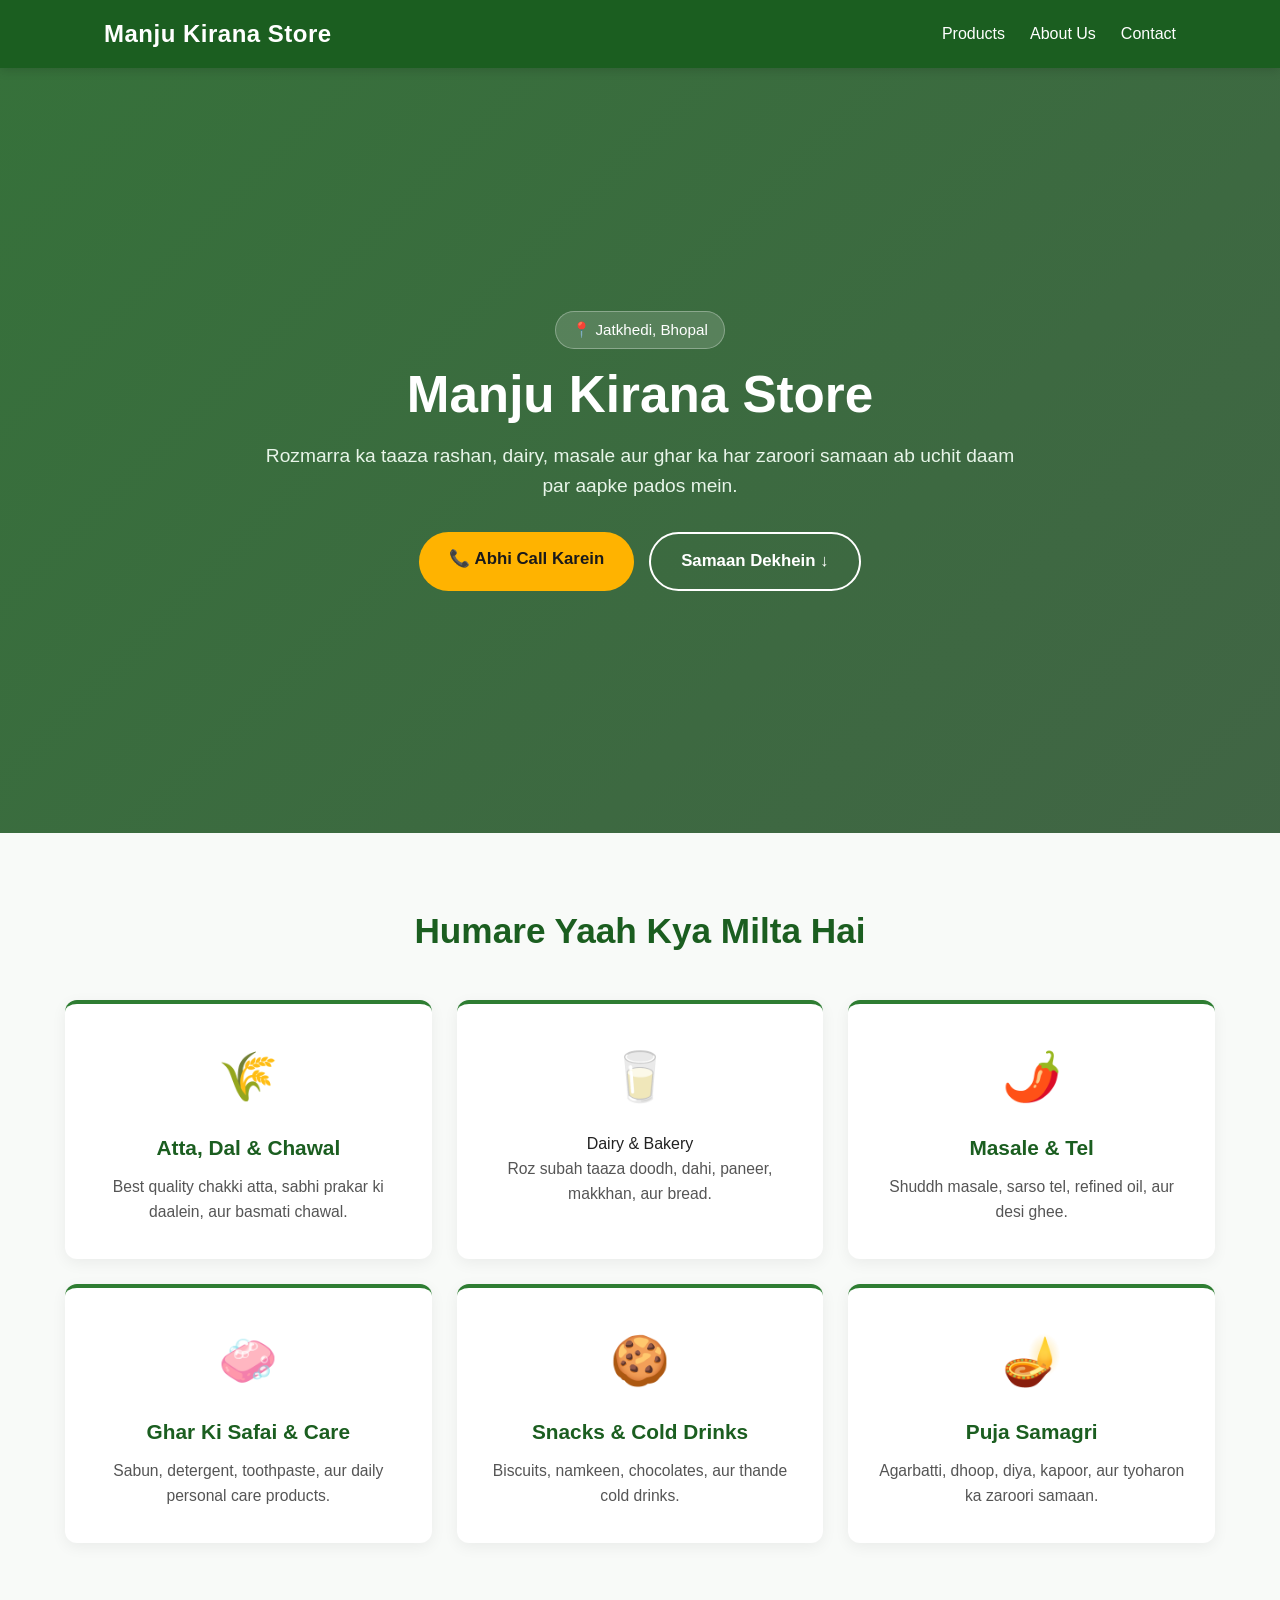
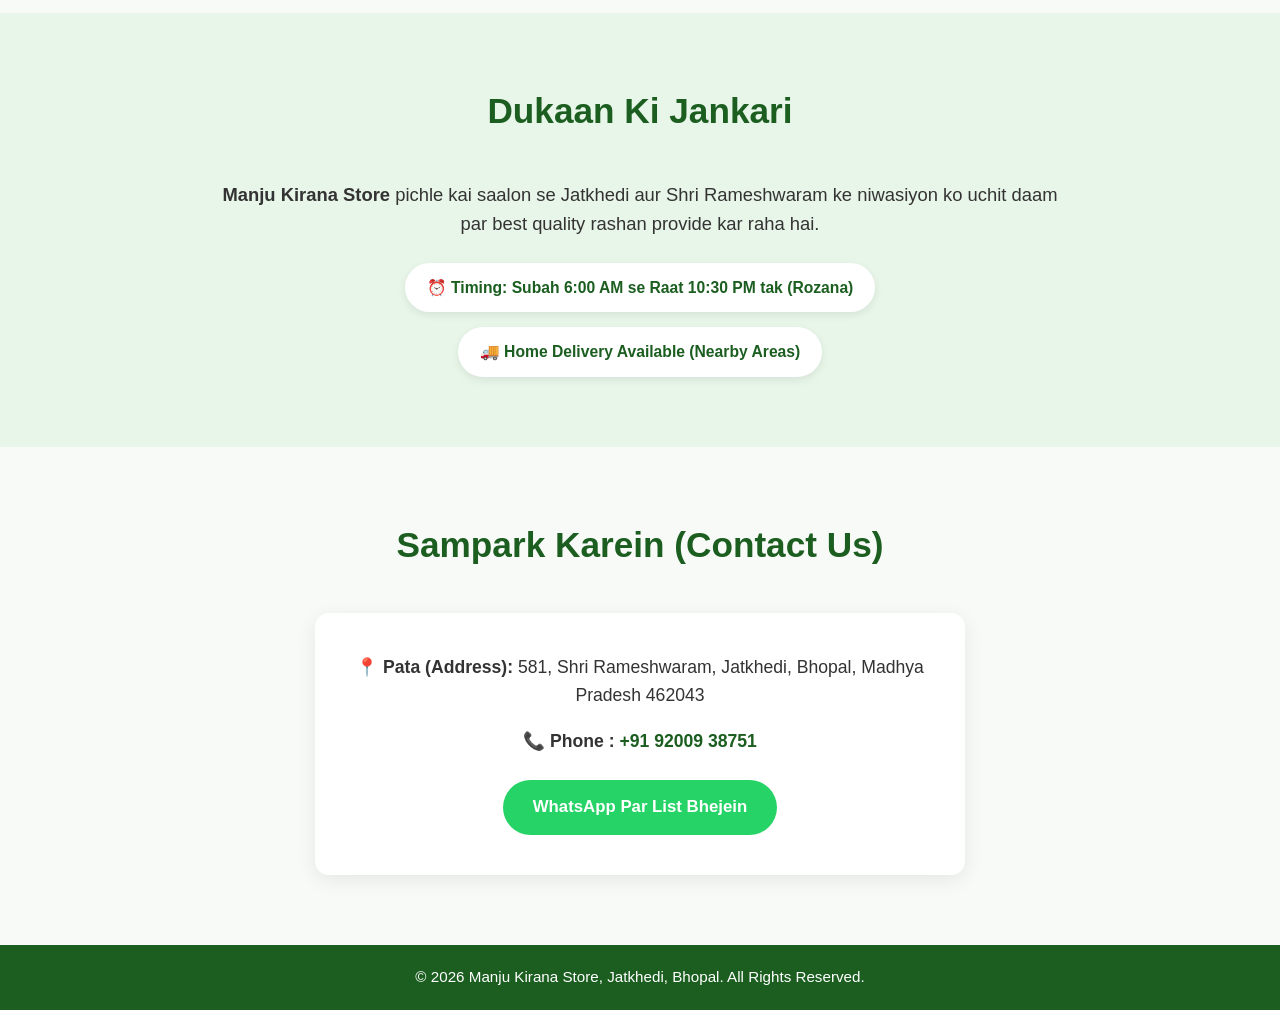
==== index.html @ 7a3c8fed "Added Manju Kirana Store website" ====
<!DOCTYPE html>
<html lang="en">
<head>
    <meta charset="UTF-8">
    <meta name="viewport" content="width=device-width, initial-scale=1.0">
    <title>Manju Kirana Store: A daily essentials store</title>
    <link rel="stylesheet" href="manjukiranastore.css">
    <meta name="description" content="Manju Kirana Store, Jatkhedi, Bhopal - Rozmarra ka taaza rashan, atta, dal, dairy products, cold drinks aur puja samagri uchit daam par. Direct WhatsApp order aur home delivery available.">

</head>
<body>
    <header>
        <nav>
            <div class="logo">
                <h1>Manju Kirana Store</h1>
            </div>
            <ul>
                <li><a href="products.html" target="_blank">Products</a></li>
                <li><a href="about.html" target="_blank">About Us</a></li>
                <li><a href="contact.html" target="_blank">Contact</a></li>
            </ul>
        </nav>
    </header>
    <main>
        

    <section class="hero-banner">
    <div class="hero-overlay">
        <div class="hero-content">
            <span class="store-tag">📍 Jatkhedi, Bhopal</span>
            <h1>Manju Kirana Store</h1>
            <p>Rozmarra ka taaza rashan, dairy, masale aur ghar ka har zaroori samaan ab uchit daam par aapke pados mein.</p>
            
            <div class="hero-buttons">
                <a href="tel:+919200938751" class="btn btn-primary">📞 Abhi Call Karein</a>
                <a href="#categories" class="btn btn-secondary">Samaan Dekhein ↓</a>
            </div>
        </div>
    </div>
</section>
<!-- humare yaah kya milta hai -->
 <section class="categories" id="categories">
    <h2>humare yaah kya milta hai</h2>
    <div class="grid-container">
           <div class="card">
                <div class="icon">🌾</div>
                <h3>Atta, Dal & Chawal</h3>
                <p>Best quality chakki atta, sabhi prakar ki daalein, aur basmati chawal.</p>
            </div>
            <div class="card">
                <div class="icon">🥛</div
<h3>Dairy & Bakery</h3>
                <p>Roz subah taaza doodh, dahi, paneer, makkhan, aur bread.</p>
            </div>
            <div class="card">
                <div class="icon">🌶️</div>
                <h3>Masale & Tel</h3>
                <p>Shuddh masale, sarso tel, refined oil, aur desi ghee.</p>
            </div>
            <div class="card">
                <div class="icon">🧼</div>
                <h3>Ghar Ki Safai & Care</h3>
                <p>Sabun, detergent, toothpaste, aur daily personal care products.</p>
            </div>
            <div class="card">
                <div class="icon">🍪</div>
                <h3>Snacks & Cold Drinks</h3>
                <p>Biscuits, namkeen, chocolates, aur thande cold drinks.</p>
            </div>
            <div class="card">
                <div class="icon">🪔</div>
                <h3>Puja Samagri</h3>
                <p>Agarbatti, dhoop, diya, kapoor, aur tyoharon ka zaroori samaan.</p>
            </div>
        </div>
    </section>

 </section>

  <!-- About & Timings Section -->
    <section id="about" class="about">
        <div class="about-box">
            <h2>Dukaan Ki Jankari</h2>
            <p><strong>Manju Kirana Store</strong> pichle kai saalon se Jatkhedi aur Shri Rameshwaram ke niwasiyon ko uchit daam par best quality rashan provide kar raha hai.</p>
            <div class="info-badges">
                <span class="badge">⏰ Timing: Subah 6:00 AM se Raat 10:30 PM tak (Rozana)</span>
                <span class="badge">🚚 Home Delivery Available (Nearby Areas)</span>
            </div>
        </div>
    </section>


    <!-- Contact & Location Section -->
    <section id="contact" class="contact">
        <h2>Sampark Karein (Contact Us)</h2>
        <div class="contact-card">
            <p><strong>📍 Pata (Address):</strong> 581, Shri Rameshwaram, Jatkhedi, Bhopal, Madhya Pradesh 462043</p>
            <p><strong>📞 Phone :</strong> <a href="tel:+919200938751">+91 92009 38751</a></p>
            <div class="action-buttons">
                <a href="https://wa.me/919200938751" target="_blank" class="btn whatsapp-btn">WhatsApp Par List Bhejein</a>
            </div>
        </div>
    </section>

    </main>

     <!-- Footer -->
    <footer>
        <p>&copy; 2026 Manju Kirana Store, Jatkhedi, Bhopal. All Rights Reserved.</p>
    </footer>


    
</body>
</html>
---- manjukiranastore.css ----
/* 1. Basic Reset & Body Styling */
* {
    margin: 0;
    padding: 0;
    box-sizing: border-box;
    font-family: 'Segoe UI', Tahoma, Geneva, Verdana, sans-serif;
}

html {
    scroll-behavior: smooth;
}

body {
    background-color: #f8faf8; /* Soft Off-White */
    color: #222222;
    line-height: 1.6;
}

/* 2. Header & Sticky Navbar */
header {
    background-color: #1b5e20; /* Fresh Dark Green */
    color: #ffffff;
    position: sticky;
    top: 0;
    z-index: 1000;
    box-shadow: 0 2px 10px rgba(0, 0, 0, 0.15);
}

header nav {
    display: flex;
    justify-content: space-between;
    align-items: center;
    max-width: 1200px;
    margin: auto;
    padding: 15px 5%;
}

header .logo h1 {
    font-size: 1.5rem;
    font-weight: 700;
    letter-spacing: 0.5px;
    color: #ffffff;
}

header nav ul {
    list-style: none;
    display: flex;
    gap: 25px;
}

header nav ul li a {
    color: #ffffff;
    text-decoration: none;
    font-weight: 500;
    font-size: 1rem;
    transition: color 0.3s ease;
}

header nav ul li a:hover {
    color: #ffb300; /* Golden Yellow on hover */
}

/* 3. Hero Banner Section */
.hero-banner {
    width: 100%;
    min-height: 85vh;
    background-image: url('https://unsplash.com');
    background-size: cover;
    background-position: center;
    display: flex;
    align-items: center;
    justify-content: center;
    position: relative;
    overflow: hidden;
}

.hero-overlay {
    width: 100%;
    min-height: 85vh;
    background: linear-gradient(135deg, rgba(27, 94, 32, 0.88), rgba(13, 59, 18, 0.78));
    display: flex;
    align-items: center;
    justify-content: center;
    padding: 40px 20px;
}

.hero-content {
    max-width: 750px;
    text-align: center;
    color: #ffffff;
    animation: zoomInHero 0.9s ease-out forwards;
}

@keyframes zoomInHero {
    0% {
        opacity: 0;
        transform: scale(0.88);
    }
    100% {
        opacity: 1;
        transform: scale(1);
    }
}

.store-tag {
    display: inline-block;
    background-color: rgba(255, 255, 255, 0.15);
    border: 1px solid rgba(255, 255, 255, 0.3);
    padding: 6px 16px;
    border-radius: 20px;
    font-size: 0.95rem;
    margin-bottom: 15px;
}

.hero-content h1 {
    font-size: 3.2rem;
    font-weight: 700;
    margin-bottom: 15px;
    line-height: 1.2;
}

.hero-content p {
    font-size: 1.2rem;
    color: #e8f5e9;
    margin-bottom: 30px;
}

.hero-buttons {
    display: flex;
    gap: 15px;
    justify-content: center;
    flex-wrap: wrap;
}

/* Common Buttons */
.btn {
    display: inline-block;
    padding: 14px 30px;
    font-size: 1.05rem;
    font-weight: 600;
    text-decoration: none;
    border-radius: 30px;
    transition: transform 0.3s ease, background-color 0.3s ease, color 0.3s ease;
}

.btn-primary {
    background-color: #ffb300;
    color: #1a1a1a;
}

.btn-primary:hover {
    background-color: #ffa000;
    transform: scale(1.07);
}

.btn-secondary {
    background-color: transparent;
    color: #ffffff;
    border: 2px solid #ffffff;
}

.btn-secondary:hover {
    background-color: #ffffff;
    color: #1b5e20;
    transform: scale(1.07);
}

/* 4. Product Categories Section */
.categories {
    padding: 70px 5%;
    text-align: center;
}

.categories h2, .about h2, .contact h2 {
    font-size: 2.2rem;
    color: #1b5e20;
    margin-bottom: 40px;
    text-transform: capitalize;
}

.grid-container {
    display: grid;
    grid-template-columns: repeat(auto-fit, minmax(280px, 1fr));
    gap: 25px;
    max-width: 1150px;
    margin: auto;
}

.card {
    background-color: #ffffff;
    padding: 35px 25px;
    border-radius: 12px;
    box-shadow: 0 4px 15px rgba(0, 0, 0, 0.06);
    border-top: 4px solid #2e7d32;
    transition: transform 0.35s ease, box-shadow 0.35s ease;
}

.card:hover {
    transform: scale(1.05); /* Smooth Zoom-in */
    box-shadow: 0 12px 28px rgba(0, 0, 0, 0.12);
}

.card .icon {
    font-size: 3rem;
    margin-bottom: 15px;
}

.card h3 {
    color: #1b5e20;
    font-size: 1.3rem;
    margin-bottom: 10px;
}

.card p {
    color: #555555;
    font-size: 0.98rem;
}

/* 5. About & Timings Section */
.about {
    background-color: #e8f5e9; /* Light Mint Green */
    padding: 70px 5%;
    text-align: center;
}

.about-box {
    max-width: 850px;
    margin: auto;
}

.about-box p {
    font-size: 1.15rem;
    color: #333333;
    margin-bottom: 25px;
}

.info-badges {
    display: flex;
    flex-wrap: wrap;
    justify-content: center;
    gap: 15px;
}

.badge {
    background-color: #ffffff;
    color: #1b5e20;
    padding: 12px 22px;
    border-radius: 30px;
    font-weight: 600;
    font-size: 0.98rem;
    box-shadow: 0 3px 8px rgba(0, 0, 0, 0.08);
}

/* 6. Contact & Location Section */
.contact {
    padding: 70px 5%;
    text-align: center;
}

.contact-card {
    background-color: #ffffff;
    max-width: 650px;
    margin: auto;
    padding: 40px 30px;
    border-radius: 14px;
    box-shadow: 0 5px 20px rgba(0, 0, 0, 0.08);
}

.contact-card p {
    font-size: 1.1rem;
    margin-bottom: 18px;
    color: #333333;
}

.contact-card p a {
    color: #1b5e20;
    font-weight: 700;
    text-decoration: none;
}

.contact-card p a:hover {
    text-decoration: underline;
}

.action-buttons {
    margin-top: 25px;
}

.whatsapp-btn {
    background-color: #25D366;
    color: #ffffff !important;
}

.whatsapp-btn:hover {
    background-color: #1ebe5d;
    transform: scale(1.07);
}

/* 7. Footer */
footer {
    background-color: #1b5e20;
    color: #ffffff;
    text-align: center;
    padding: 20px;
    font-size: 0.95rem;
}

/* 8. Mobile Responsive Design */
@media (max-width: 768px) {
    header nav {
        flex-direction: column;
        gap: 12px;
    }

    header nav ul {
        gap: 15px;
        flex-wrap: wrap;
        justify-content: center;
    }

    .hero-content h1 {
        font-size: 2.2rem;
    }

    .hero-content p {
        font-size: 1rem;
    }

    .btn {
        width: 100%;
        text-align: center;
    }
}
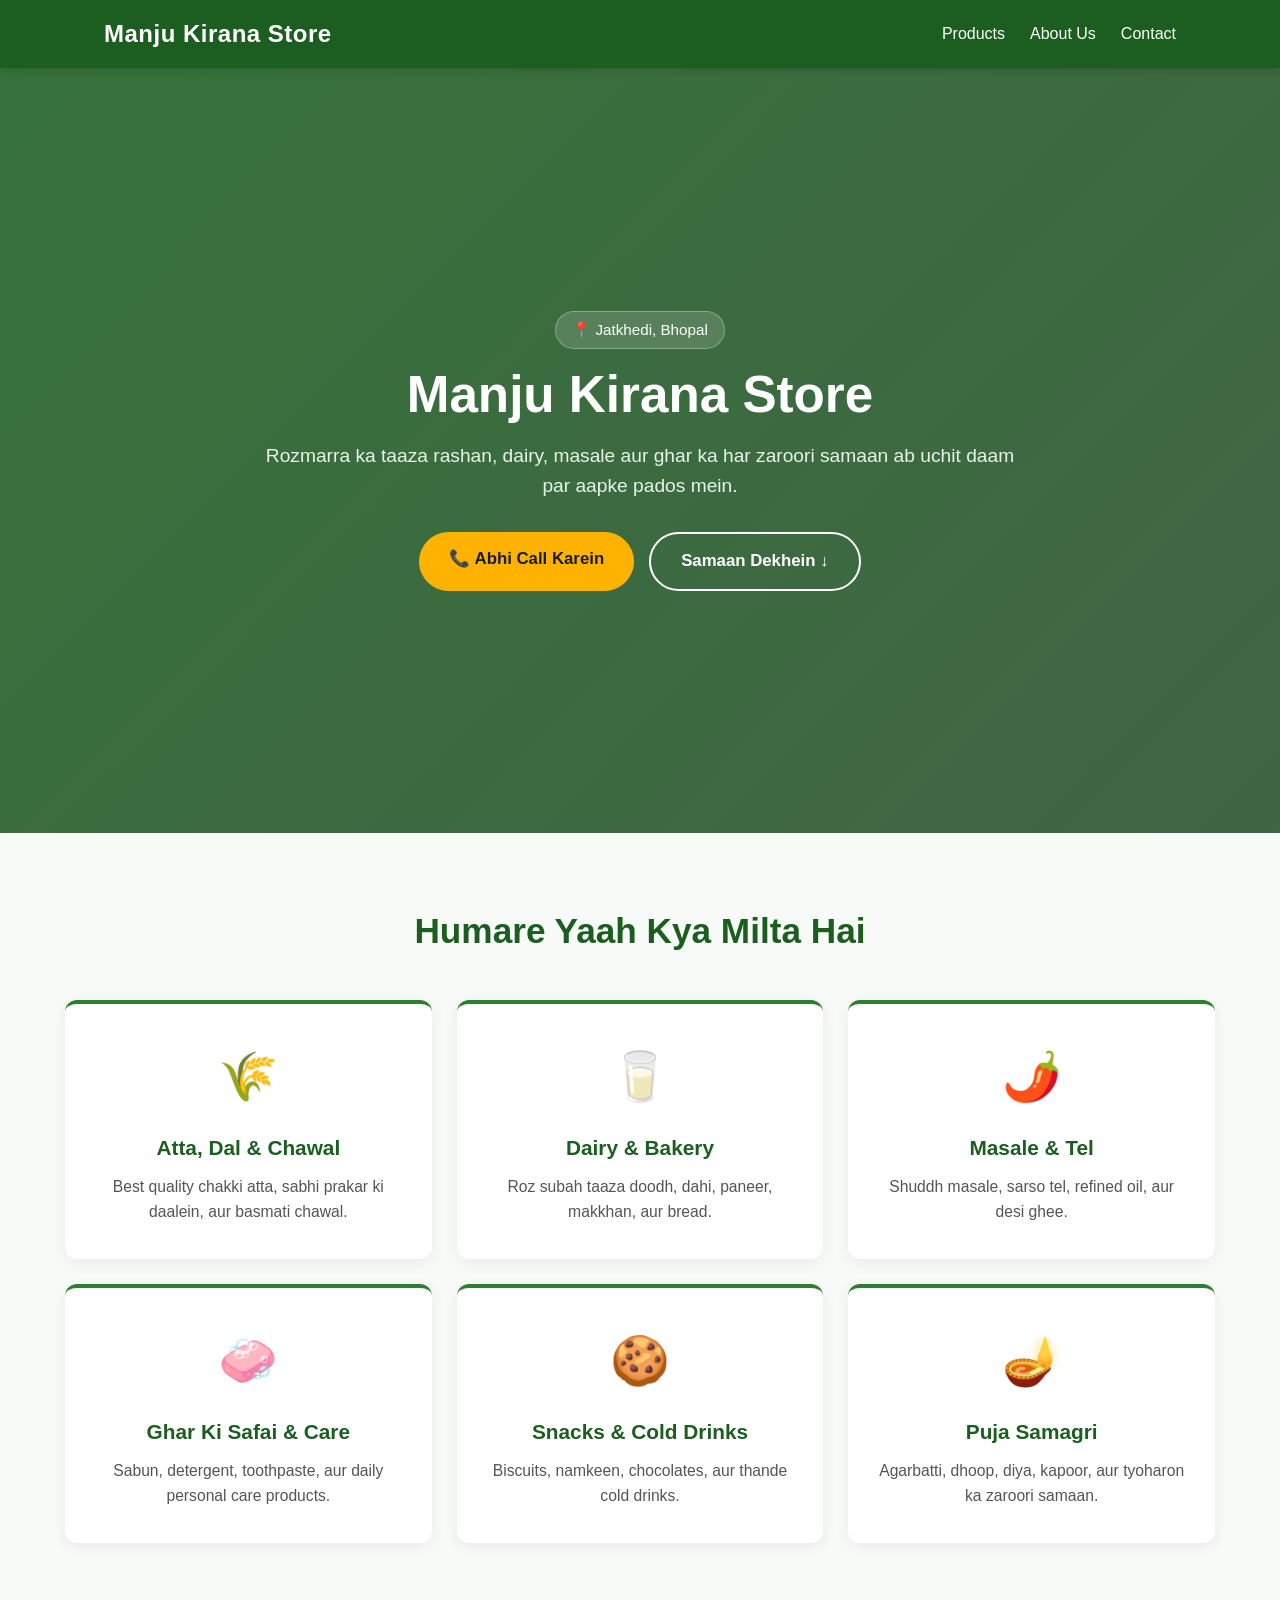
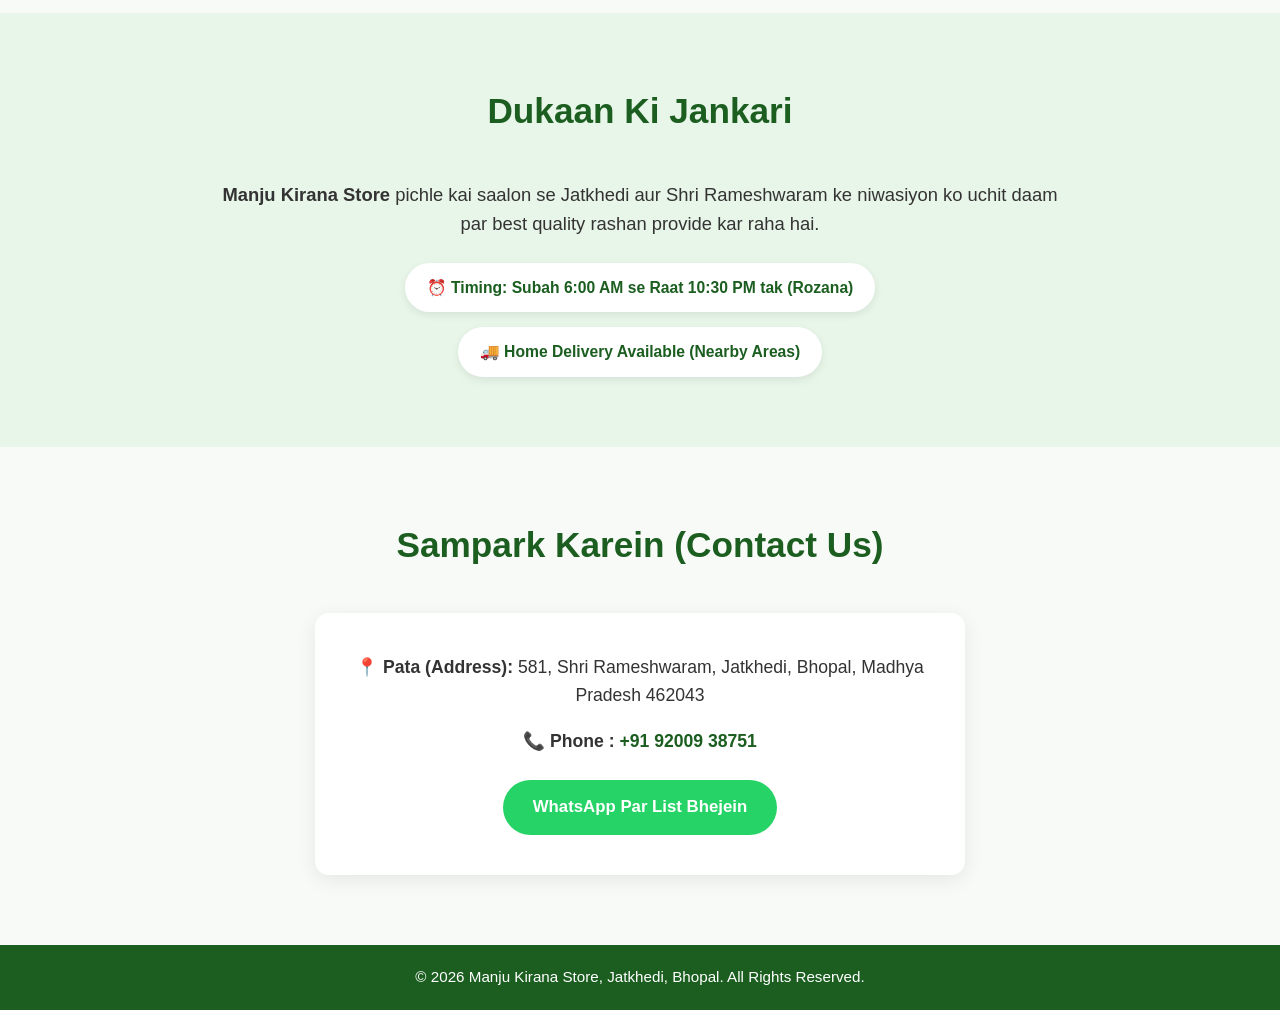
==== commit b2a95c14: "Fix HTML syntax for Dairy & Bakery section" ====
--- a/index.html
+++ b/index.html
@@ -48,8 +48,8 @@
                 <p>Best quality chakki atta, sabhi prakar ki daalein, aur basmati chawal.</p>
             </div>
             <div class="card">
-                <div class="icon">🥛</div
-<h3>Dairy & Bakery</h3>
+                <div class="icon">🥛</div>
+                <h3>Dairy & Bakery</h3>
                 <p>Roz subah taaza doodh, dahi, paneer, makkhan, aur bread.</p>
             </div>
             <div class="card">
@@ -112,4 +112,4 @@
 
     
 </body>
-</html>+</html>
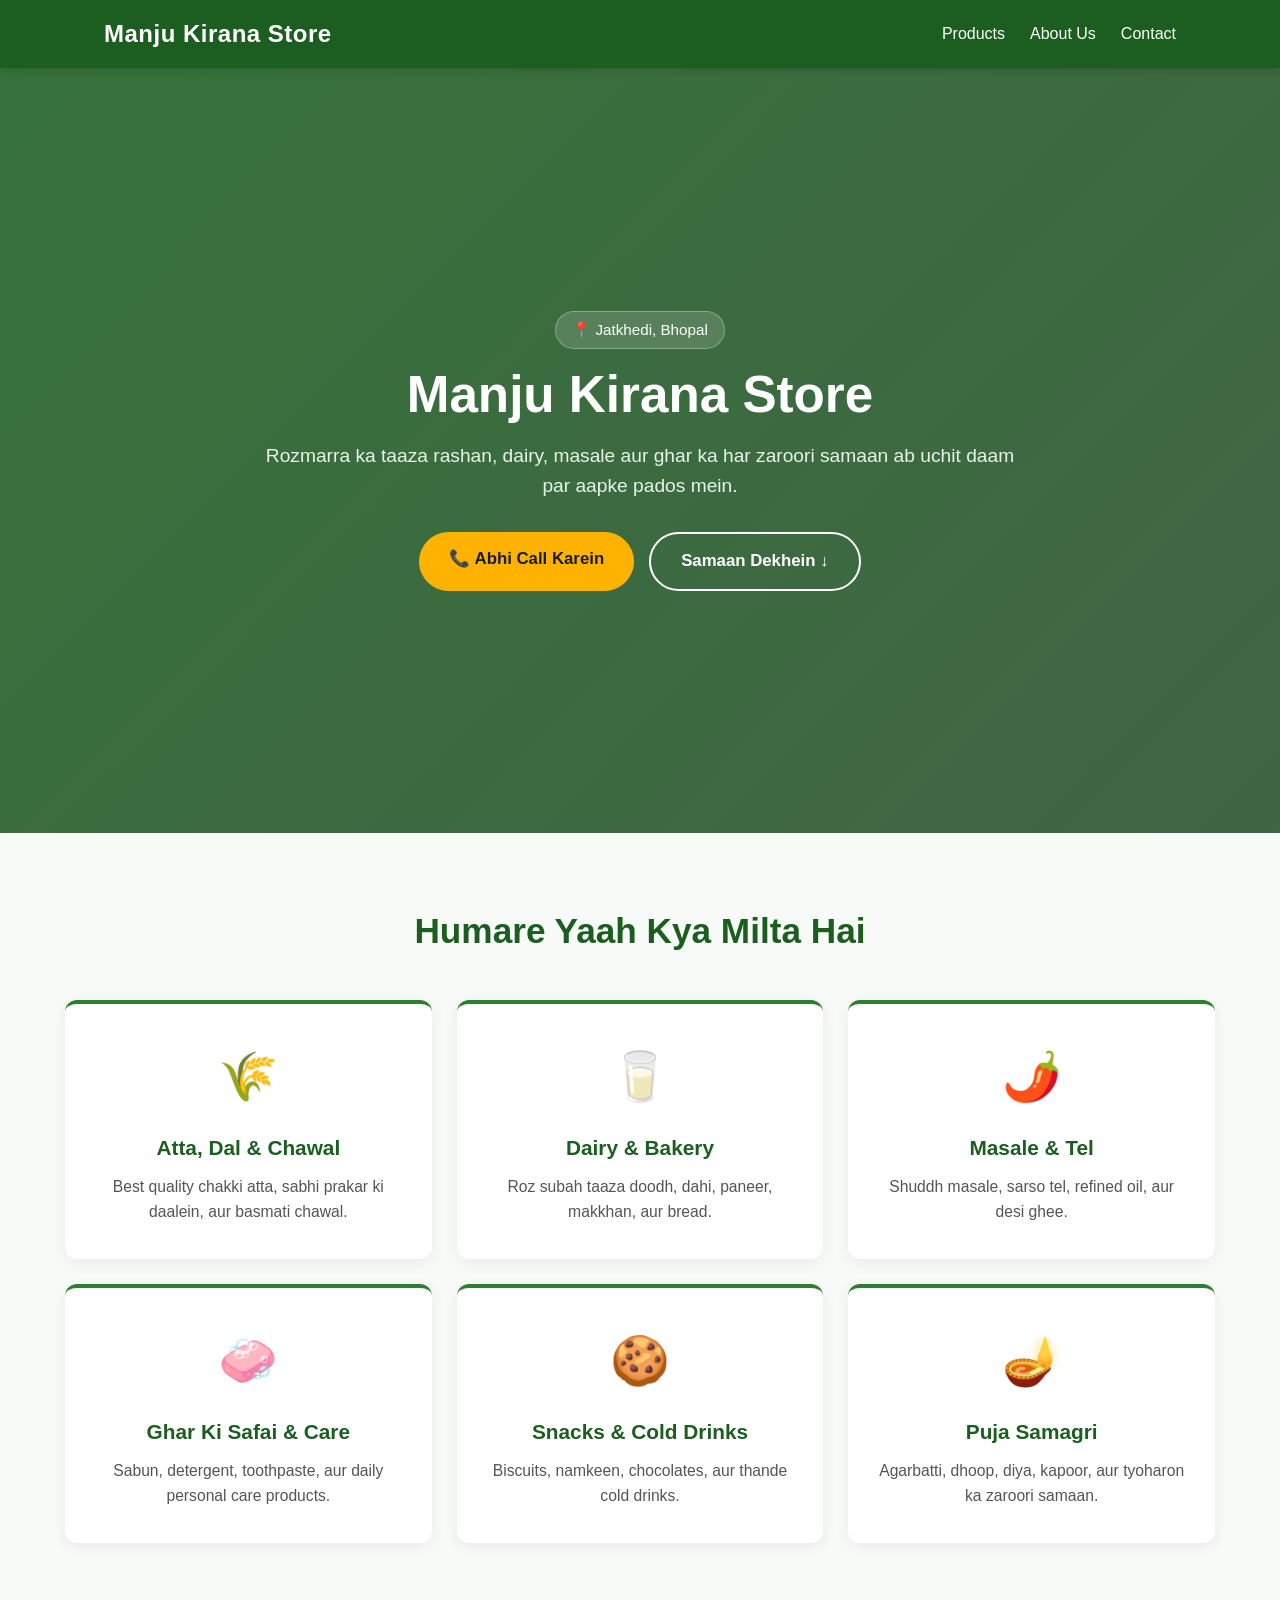
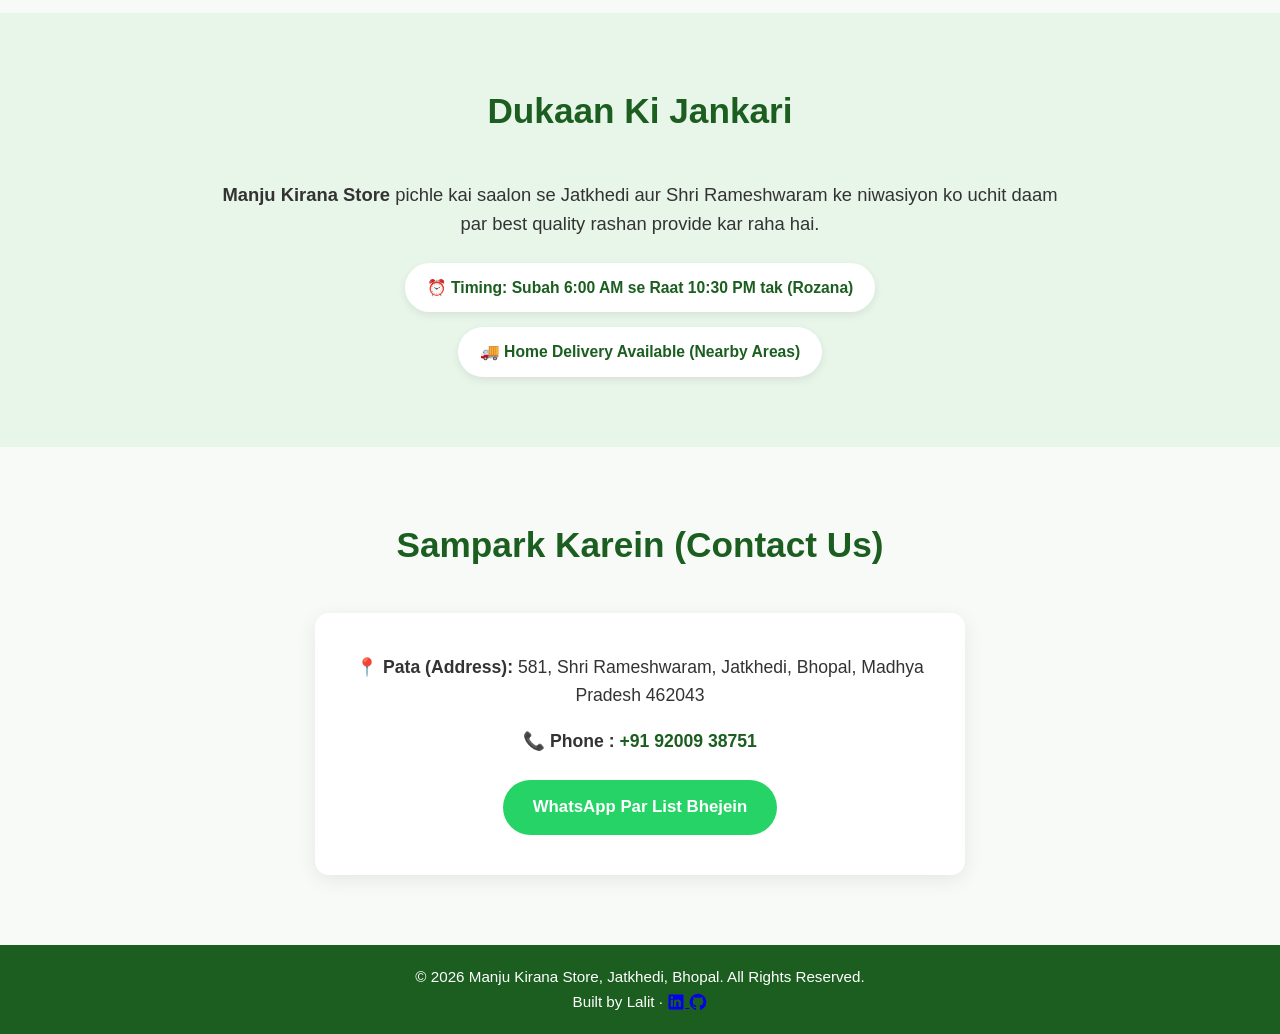
==== commit 4ac21a7f: "update" ====
--- a/index.html
+++ b/index.html
@@ -107,9 +107,17 @@
      <!-- Footer -->
     <footer>
         <p>&copy; 2026 Manju Kirana Store, Jatkhedi, Bhopal. All Rights Reserved.</p>
+        <p>Built by Lalit ·
+            <a href="https://www.linkedin.com/in/thelalitpatel25" target="_blank" rel="noopener noreferrer" aria-label="Lalit on LinkedIn" title="LinkedIn">
+                <svg aria-hidden="true" viewBox="0 0 24 24" width="18" height="18" style="vertical-align: middle; fill: currentColor;"><path d="M20.45 2H3.55C2.69 2 2 2.68 2 3.52v16.96c0 .84.69 1.52 1.55 1.52h16.9c.86 0 1.55-.68 1.55-1.52V3.52c0-.84-.69-1.52-1.55-1.52ZM7.93 18.34H4.96V9.01h2.97v9.33ZM6.45 7.73a1.72 1.72 0 1 1 0-3.44 1.72 1.72 0 0 1 0 3.44Zm12 10.61h-2.97v-4.54c0-1.08-.02-2.47-1.51-2.47-1.51 0-1.74 1.18-1.74 2.39v4.62H9.26V9.01h2.85v1.27h.04c.4-.75 1.37-1.53 2.82-1.53 3.01 0 3.57 1.98 3.57 4.55v5.04Z"/></svg>
+            </a>
+            <a href="https://github.com/Lalit2506" target="_blank" rel="noopener noreferrer" aria-label="Lalit on GitHub" title="GitHub">
+                <svg aria-hidden="true" viewBox="0 0 24 24" width="18" height="18" style="vertical-align: middle; fill: currentColor;"><path d="M12 .9a11.1 11.1 0 0 0-3.51 21.63c.56.1.76-.24.76-.54v-2.08c-3.1.67-3.76-1.31-3.76-1.31-.51-1.29-1.24-1.63-1.24-1.63-1.01-.69.08-.68.08-.68 1.12.08 1.71 1.15 1.71 1.15 1 1.71 2.62 1.22 3.26.93.1-.72.39-1.22.71-1.5-2.48-.28-5.09-1.24-5.09-5.52 0-1.22.44-2.22 1.15-3-.12-.28-.5-1.42.11-2.96 0 0 .94-.3 3.05 1.14a10.6 10.6 0 0 1 5.55 0c2.11-1.44 3.04-1.14 3.04-1.14.61 1.54.23 2.68.12 2.96.72.78 1.15 1.78 1.15 3 0 4.29-2.62 5.24-5.11 5.52.4.35.76 1.02.76 2.06v3.06c0 .3.2.65.77.54A11.1 11.1 0 0 0 12 .9Z"/></svg>
+            </a>
+        </p>
     </footer>
 
 
     
 </body>
-</html>
+</html>
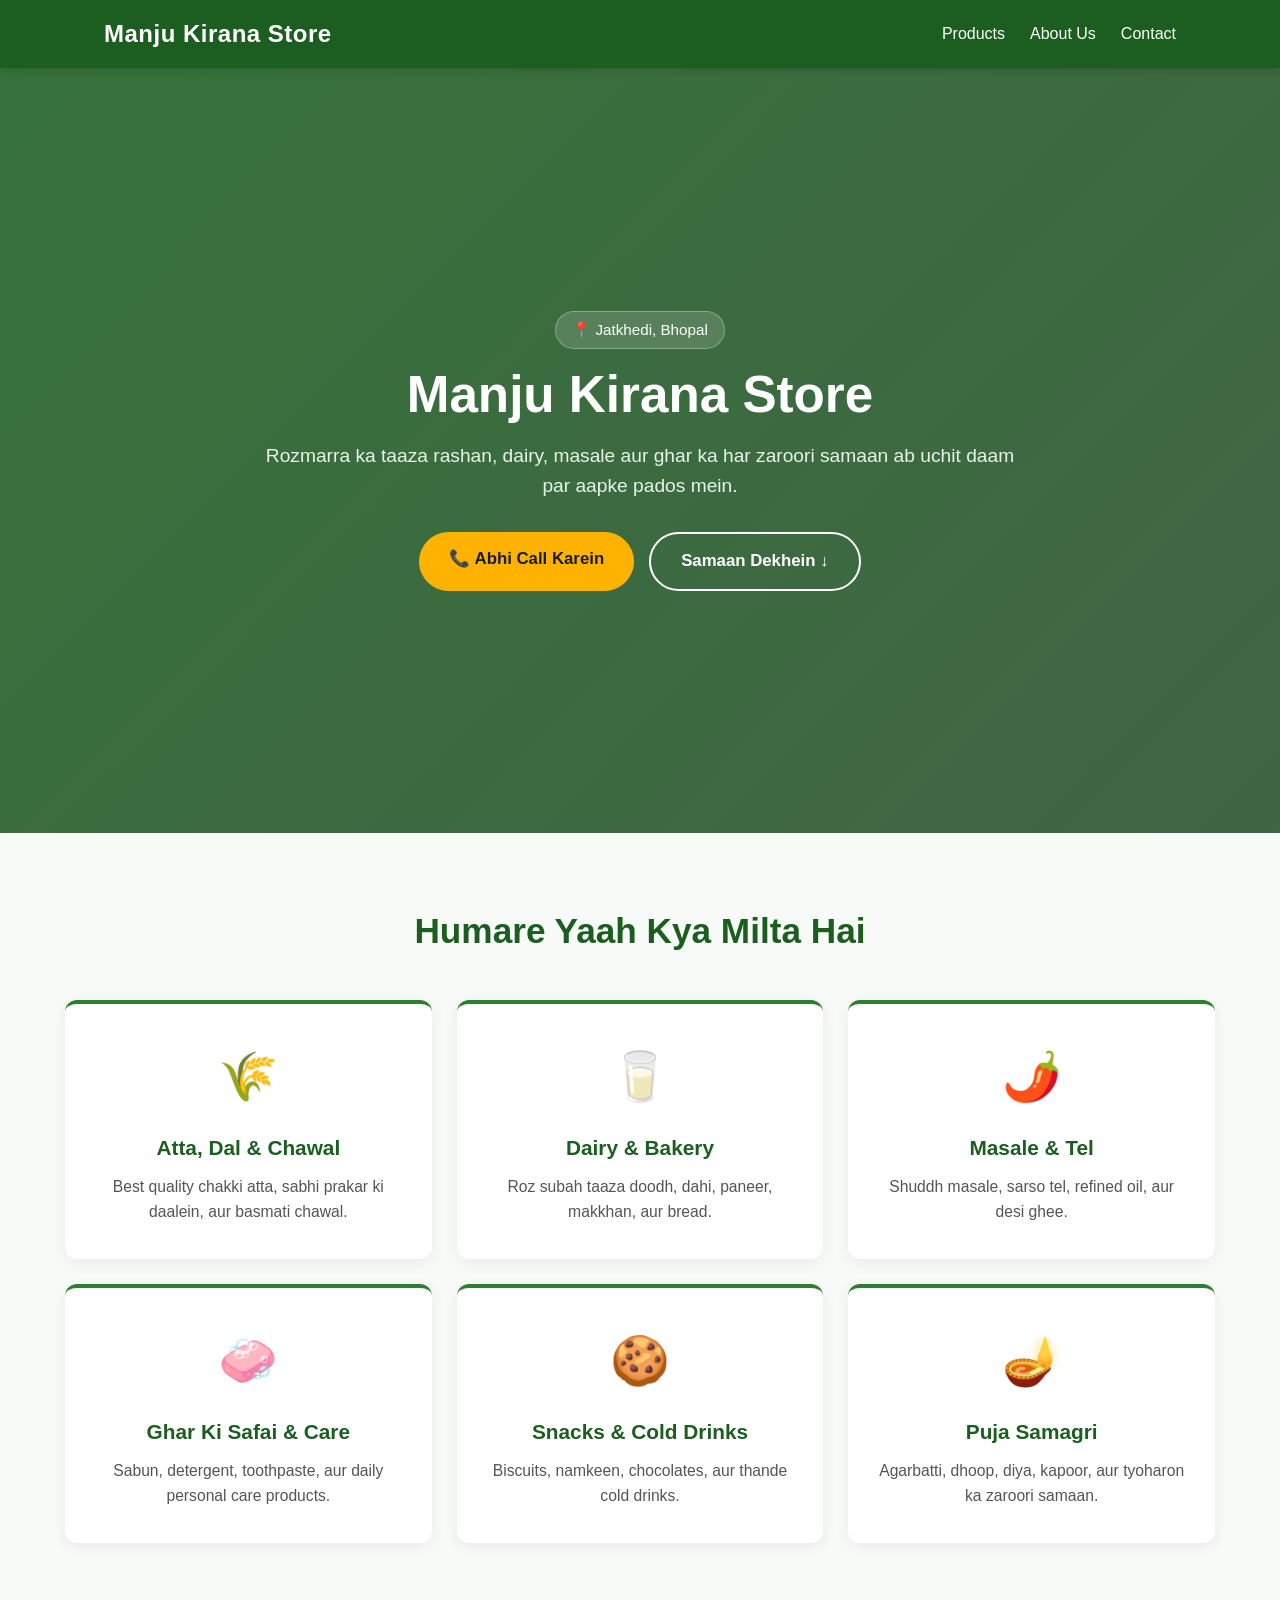
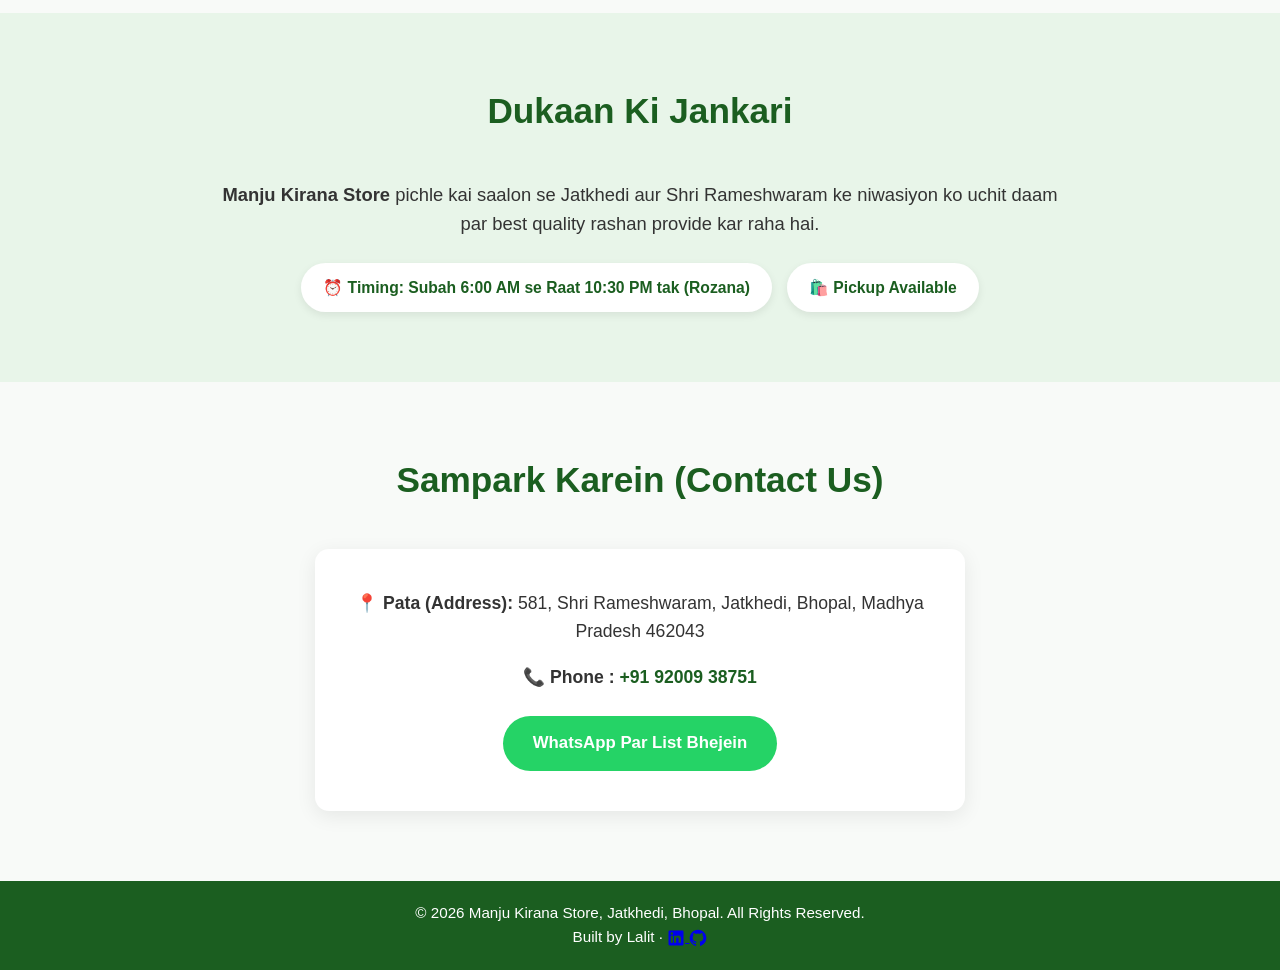
==== commit f8b7d356: "update" ====
--- a/index.html
+++ b/index.html
@@ -4,6 +4,7 @@
     <meta charset="UTF-8">
     <meta name="viewport" content="width=device-width, initial-scale=1.0">
     <title>Manju Kirana Store: A daily essentials store</title>
+    <link rel="icon" type="image/webp" href="manjukiranastore.webp">
     <link rel="stylesheet" href="manjukiranastore.css">
     <meta name="description" content="Manju Kirana Store, Jatkhedi, Bhopal - Rozmarra ka taaza rashan, atta, dal, dairy products, cold drinks aur puja samagri uchit daam par. Direct WhatsApp order aur home delivery available.">
 
@@ -15,9 +16,9 @@
                 <h1>Manju Kirana Store</h1>
             </div>
             <ul>
-                <li><a href="products.html" target="_blank">Products</a></li>
-                <li><a href="about.html" target="_blank">About Us</a></li>
-                <li><a href="contact.html" target="_blank">Contact</a></li>
+                <li><a href="products.html" >Products</a></li>
+                <li><a href="about.html" >About Us</a></li>
+                <li><a href="contact.html" >Contact</a></li>
             </ul>
         </nav>
     </header>
@@ -84,7 +85,7 @@
             <p><strong>Manju Kirana Store</strong> pichle kai saalon se Jatkhedi aur Shri Rameshwaram ke niwasiyon ko uchit daam par best quality rashan provide kar raha hai.</p>
             <div class="info-badges">
                 <span class="badge">⏰ Timing: Subah 6:00 AM se Raat 10:30 PM tak (Rozana)</span>
-                <span class="badge">🚚 Home Delivery Available (Nearby Areas)</span>
+                <span class="badge">🛍️ Pickup Available</span>
             </div>
         </div>
     </section>
@@ -120,4 +121,4 @@
 
     
 </body>
-</html>+</html>
